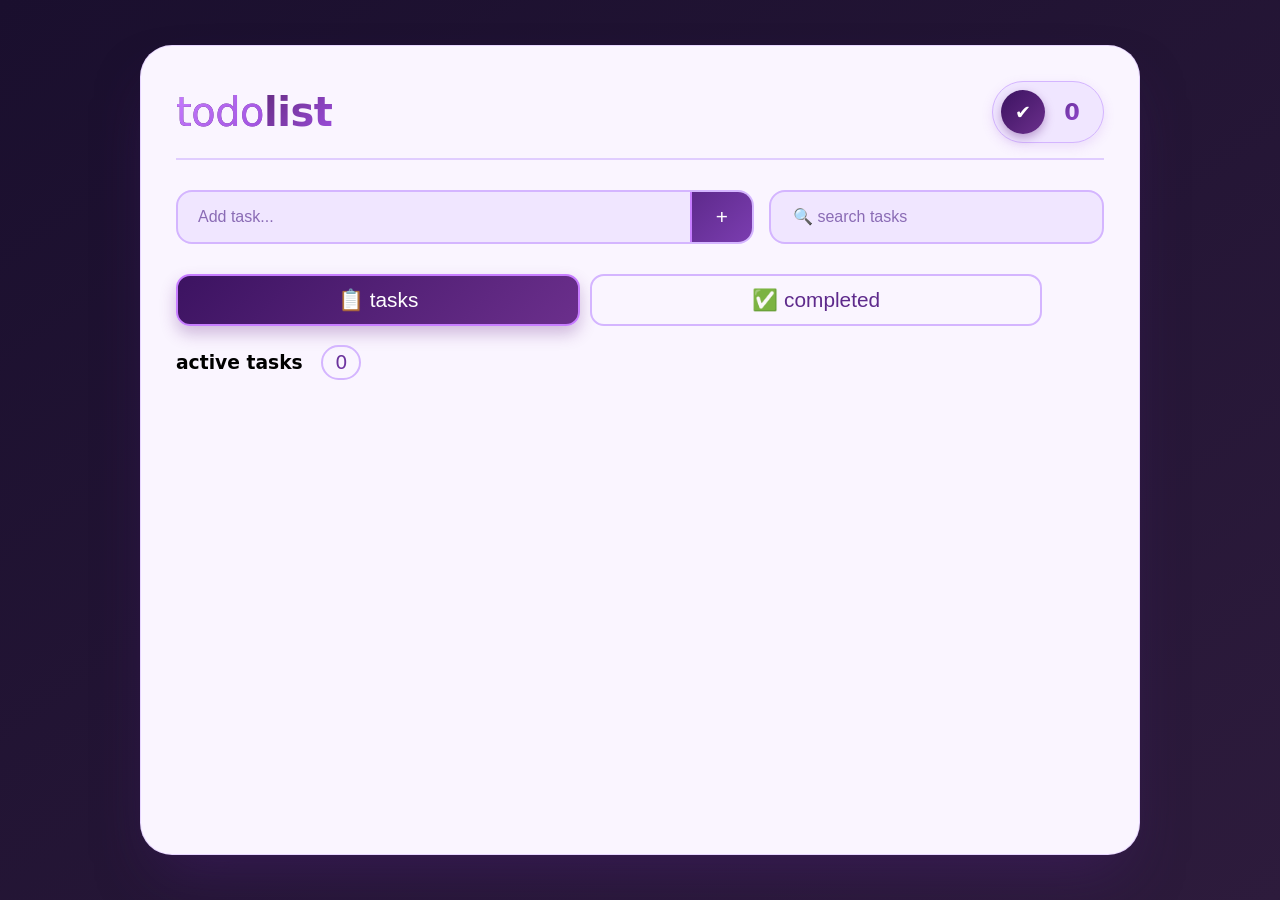
==== home.html @ 5008cabe "fixed" ====
<!DOCTYPE html>
<html lang="en">
<head>
<meta charset="UTF-8">
<title>Todo App</title>
<link rel="stylesheet" href="style.css">
</head>

<body>

<div class="app">

    <!-- HEADER -->
    <div class="header">
        <h1><span>todo</span>list</h1>

        <div class="status">
            <div class="circle">✔</div>
            <span id="count">0</span>
        </div>
    </div>

    <!-- INPUT + SEARCH -->
    <div class="top-bar">
        <div class="input-box">
            <input type="text" id="taskInput" placeholder="Add task...">
            <button onclick="addTask()">+</button>
        </div>

        <input type="text" id="search" placeholder="🔍 search tasks">
    </div>

    <!-- TABS -->
    <div class="tabs">
        <button class="active" onclick="showTab('tasks')">📋 tasks</button>
        <button onclick="showTab('completed')">✅ completed</button>
    </div>

    <!-- TASKS -->
    <div id="tasksTab" class="tab-content">
        <h3>active tasks <span id="taskCount">0</span></h3>
        <br><br>
        <div id="taskList"></div>
    </div>

    <!-- COMPLETED -->
    <div id="completedTab" class="tab-content hidden">
        <h3>completed tasks</h3>
        <br><br>
        <div id="completedList"></div>
        <button class="clear-btn" onclick="clearCompleted()">✖ clear completed</button>
    </div>

</div>

<script src="script.js"></script>
</body>
</html>
---- style.css ----
/* RESET */
* {
    margin: 0;
    padding: 0;
    box-sizing: border-box;
}

/* BODY */
body {
    font-family: 'Inter', 'Segoe UI', system-ui, -apple-system, sans-serif;
    background: linear-gradient(145deg, #1a0f2e 0%, #2d1b3c 100%);
    display: flex;
    justify-content: center;
    align-items: center;
    min-height: 100vh;
    padding: 20px;
}

/* MAIN CARD */
.app {
    background: #faf5ff;
    width: 92%;
    max-width: 1000px;
    padding: 35px;
    min-height: 90vh;
    border-radius: 32px;
    box-shadow: 0 30px 60px -20px rgba(74, 29, 116, 0.5);
    border: 1px solid rgba(156, 89, 255, 0.2);
}

/* HEADER */
.header {
    display: flex;
    justify-content: space-between;
    align-items: center;
    margin-bottom: 30px;
    padding-bottom: 15px;
    border-bottom: 2px solid #e0cdff;
}

.header h1 {
    font-size: 2.5rem;
    font-weight: 700;
    background: linear-gradient(135deg, #2e0f4a, #6b2f8c, #9d4edd);
    -webkit-background-clip: text;
    -webkit-text-fill-color: transparent;
    letter-spacing: -0.5px;
}

.header h1 span {
    font-weight: 300;
    background: linear-gradient(135deg, #c77dff, #9d4edd);
    -webkit-background-clip: text;
    -webkit-text-fill-color: transparent;
}

/* STATUS */
.status {
    display: flex;
    align-items: center;
    gap: 12px;
    background: #f0e6ff;
    padding: 8px 16px 8px 8px;
    border-radius: 100px;
    border: 1px solid #d4b5ff;
    box-shadow: 0 4px 12px rgba(157, 78, 221, 0.15);
}

.circle {
    width: 44px;
    height: 44px;
    background: linear-gradient(135deg, #3c1361, #6b2f8c);
    color: white;
    border-radius: 50%;
    display: flex;
    align-items: center;
    justify-content: center;
    font-size: 1.2rem;
    font-weight: 500;
    box-shadow: 0 4px 10px rgba(108, 47, 140, 0.4);
}

.status span:last-child {
    font-size: 1.4rem;
    font-weight: 600;
    background: linear-gradient(135deg, #5e2a8c, #9d4edd);
    -webkit-background-clip: text;
    -webkit-text-fill-color: transparent;
    min-width: 30px;
    text-align: center;
}

/* INPUT AREA */
.top-bar {
    display: flex;
    gap: 15px;
    margin: 25px 0 30px;
    flex-wrap: wrap;
}

.input-box {
    display: flex;
    flex: 2;
    min-width: 280px;
    background: #f0e6ff;
    border-radius: 16px;
    border: 2px solid #d4b5ff;
    overflow: hidden;
    transition: all 0.3s ease;
}

.input-box:focus-within {
    border-color: #9d4edd;
    box-shadow: 0 0 0 4px rgba(157, 78, 221, 0.2);
}

.input-box input {
    flex: 1;
    padding: 16px 20px;
    font-size: 1rem;
    border: none;
    outline: none;
    background: transparent;
    color: #2e0f4a;
}

.input-box input::placeholder {
    color: #8a6bb5;
}

.input-box button {
    padding: 0 24px;
    border: none;
    background: linear-gradient(135deg, #5e2a8c, #7b3db0);
    color: white;
    cursor: pointer;
    font-size: 1.3rem;
    transition: all 0.3s ease;
    border-left: 2px solid #c77dff;
}

.input-box button:hover {
    background: linear-gradient(135deg, #6b2f8c, #8f4ac9);
    transform: translateY(-2px);
}

/* SEARCH */
#search {
    padding: 16px 22px;
    border-radius: 16px;
    border: 2px solid #d4b5ff;
    outline: none;
    min-width: 240px;
    font-size: 1rem;
    background: #f0e6ff;
    color: #2e0f4a;
    flex: 1;
    transition: all 0.3s ease;
}

#search:focus {
    border-color: #9d4edd;
    box-shadow: 0 0 0 4px rgba(157, 78, 221, 0.2);
    background: #ffffff;
}

#search::placeholder {
    color: #8a6bb5;
}

/* TABS */
.tabs {
    display: flex;
    gap: 10px;
    margin-bottom: 25px;
}

.tabs button {
    padding: 12px 160px;
    font-size: 1.3rem;
    font-weight: 500;
    border-radius: 14px;
    border: 2px solid #d4b5ff;
    cursor: pointer;
    background: #faf5ff;
    color: #5e2a8c;
    transition: all 0.3s ease;
}

.tabs button:hover {
    border-color: #9d4edd;
    color: #7b3db0;
    transform: translateY(-2px);
    box-shadow: 0 6px 12px rgba(157, 78, 221, 0.2);
}

.tabs .active {
    background: linear-gradient(135deg, #3c1361, #6b2f8c);
    color: white;
    border-color: #c77dff;
    box-shadow: 0 8px 16px rgba(108, 47, 140, 0.3);
}

/* TASK LIST CONTAINER */
#taskContainer {
    min-height: 350px;
    max-height: 450px;
    overflow-y: auto;
    padding-right: 8px;
    margin: 20px 0 15px;
}

/* CUSTOM SCROLLBAR */
#taskContainer::-webkit-scrollbar {
    width: 8px;
}

#taskContainer::-webkit-scrollbar-track {
    background: #e0cdff;
    border-radius: 8px;
}

#taskContainer::-webkit-scrollbar-thumb {
    background: linear-gradient(135deg, #5e2a8c, #7b3db0);
    border-radius: 8px;
}

#taskContainer::-webkit-scrollbar-thumb:hover {
    background: linear-gradient(135deg, #6b2f8c, #8f4ac9);
}

/* TASK ITEM */
.task {
    background: #ffffff;
    padding: 20px 40px;
    border-radius: 18px;
    margin-bottom: 12px;
    display: flex;
    justify-content: space-between;
    align-items: center;
    border: 1px solid #d4b5ff;
    box-shadow: 0 4px 12px rgba(94, 42, 140, 0.1);
    transition: all 0.3s ease;
}

.task:hover {
    border-color: #9d4edd;
    box-shadow: 0 12px 24px -12px rgba(157, 78, 221, 0.3);
    transform: translateY(-2px);
    background: linear-gradient(to right, #ffffff, #f8f0ff);
}

/* TASK LEFT SECTION */
.task-left {
    display: flex;
    align-items: center;
    gap: 5px;
    flex: 1;
}

/* CHECKBOX */
.task input[type="checkbox"] {
    width: 20px;
    height: 20px;
    cursor: pointer;
    accent-color: #9d4edd;
}

/* TASK TEXT */
.task span {
    font-size: 1.1rem;
    color: #2e0f4a;
    font-weight: 450;
}

/* COMPLETED TEXT */
.done {
    text-decoration: line-through;
    color: #aa99cc !important;
}

/* BUTTONS CONTAINER */
.actions {
    display: flex;
    gap: 6px;
}

/* ACTION BUTTONS */
.actions button {
    border: none;
    padding: 8px 16px;
    border-radius: 10px;
    cursor: pointer;
    font-size: 0.9rem;
    font-weight: 500;
    transition: all 0.3s ease;
    border: 1px solid transparent;
}

.complete {
    background: #e8d9ff;
    color: #5e2a8c;
    border-color: #d4b5ff;
}

.complete:hover {
    background: #d4b5ff;
    transform: translateY(-2px);
    box-shadow: 0 4px 8px rgba(94, 42, 140, 0.2);
}

.delete {
    background: #ffe5f0;
    color: #d83a7a;
    border-color: #ffb8d2;
}

.delete:hover {
    background: #ffb8d2;
    transform: translateY(-2px);
    box-shadow: 0 4px 8px rgba(216, 58, 122, 0.2);
}

.undo {
    background: #fff0d9;
    color: #b45b0a;
    border-color: #ffe0b3;
}

.undo:hover {
    background: #ffe0b3;
    transform: translateY(-2px);
    box-shadow: 0 4px 8px rgba(180, 91, 10, 0.2);
}

.edit {
    background: #f0e6ff;
    color: #5e2a8c;
    border-color: #d4b5ff;
}

.edit:hover {
    background: #d4b5ff;
    transform: translateY(-2px);
    box-shadow: 0 4px 8px rgba(94, 42, 140, 0.2);
}

/* EDIT INPUT */
.edit-input {
    flex: 1;
    padding: 12px 16px;
    border-radius: 12px;
    border: 2px solid #d4b5ff;
    outline: none;
    font-size: 1rem;
    background: #ffffff;
    color: #2e0f4a;
    transition: all 0.3s ease;
}

.edit-input:focus {
    border-color: #9d4edd;
    box-shadow: 0 0 0 4px rgba(157, 78, 221, 0.15);
}

/* CLEAR BUTTON */
.clear-btn {
    margin-top: 20px;
    padding: 12px 20px;
    font-size: 0.95rem;
    font-weight: 500;
    background: #f0e6ff;
    border: 2px solid #d4b5ff;
    border-radius: 14px;
    color: #5e2a8c;
    cursor: pointer;
    transition: all 0.3s ease;
    display: inline-flex;
    align-items: center;
    gap: 8px;
}

.clear-btn:hover {
    background: #ffffff;
    border-color: #9d4edd;
    color: #7b3db0;
    transform: translateY(-2px);
    box-shadow: 0 6px 12px rgba(157, 78, 221, 0.2);
}

/* HIDDEN */
.hidden {
    display: none !important;
}

/* EMPTY STATE */
.empty-state {
    text-align: center;
    padding: 60px 20px;
    color: #8a6bb5;
    font-size: 1.1rem;
    background: #f0e6ff;
    border-radius: 24px;
    border: 2px dashed #d4b5ff;
    margin: 20px 0;
}

/* TASK COUNTER */
#taskCount {
    font-size: 1.2rem;
    font-weight: 500;
    background: linear-gradient(135deg, #5e2a8c, #7b3db0);
    -webkit-background-clip: text;
    -webkit-text-fill-color: transparent;
    margin-left: 12px;
    padding: 4px 12px;
    background-color: #f0e6ff;
    border-radius: 40px;
    border: 2px solid #d4b5ff;
}

/* RESPONSIVE */
@media (max-width: 768px) {
    .app {
        padding: 20px;
    }

    .header h1 {
        font-size: 2rem;
    }

    .status {
        padding: 5px 12px 5px 5px;
    }

    .circle {
        width: 38px;
        height: 38px;
        font-size: 1rem;
    }

    .status span:last-child {
        font-size: 1.2rem;
    }

    .top-bar {
        flex-direction: column;
    }

    .input-box {
        width: 100%;
    }

    #search {
        width: 100%;
    }

    .tabs {
        flex-wrap: wrap;
    }

    .tabs button {
        flex: 1;
        padding: 10px 16px;
        text-align: center;
        font-size: 1rem;
    }

    .task {
        padding: 14px;
    }

    .actions {
        flex-wrap: wrap;
        justify-content: flex-end;
    }

    .actions button {
        padding: 6px 12px;
        font-size: 0.85rem;
    }
}

/* ADDITIONAL SPACING */
.header-actions {
    display: flex;
    align-items: center;
    gap: 15px;
}

/* TASK METADATA (if needed) */
.task-meta {
    display: flex;
    align-items: center;
    gap: 8px;
}

/* FOCUS STATES */
button:focus-visible, input:focus-visible {
    outline: 2px solid #9d4edd;
    outline-offset: 2px;
}

/* ANIMATION FOR NEW TASKS */
@keyframes fadeIn {
    from {
        opacity: 0;
        transform: translateY(10px);
    }
    to {
        opacity: 1;
        transform: translateY(0);
    }
}

.task {
    animation: fadeIn 0.3s ease-out;
}

/* PURPLE GRADIENT DECORATIONS */
.purple-glow {
    background: radial-gradient(circle at 30% 50%, rgba(157, 78, 221, 0.1), transparent 50%);
}

/* PROGRESS BAR */
.progress-bar {
    background: #f0e6ff;
    height: 8px;
    border-radius: 4px;
    margin: 15px 0;
    overflow: hidden;
}

.progress-fill {
    background: linear-gradient(90deg, #3c1361, #6b2f8c, #9d4edd, #c77dff);
    height: 100%;
    width: 0%;
    transition: width 0.3s ease;
    border-radius: 4px;
}

/* CATEGORY TAGS */
.category-tag {
    display: inline-block;
    padding: 4px 12px;
    border-radius: 20px;
    font-size: 0.8rem;
    background: #f0e6ff;
    color: #5e2a8c;
    border: 1px solid #d4b5ff;
    margin-left: 10px;
}

/* PRIORITY INDICATORS */
.priority-high {
    border-left: 4px solid #9d4edd;
}

.priority-medium {
    border-left: 4px solid #b87aff;
}

.priority-low {
    border-left: 4px solid #d4b5ff;
}

/* PULSE ANIMATION */
@keyframes pulse-purple {
    0%, 100% {
        box-shadow: 0 0 0 0 rgba(157, 78, 221, 0.4);
    }
    50% {
        box-shadow: 0 0 0 8px rgba(157, 78, 221, 0);
    }
}

.pulse-purple {
    animation: pulse-purple 2s infinite;
}

/* LAVENDER BACKGROUND ELEMENTS */
.bg-lavender {
    background: linear-gradient(145deg, #faf5ff, #f0e6ff);
}

/* DARK PURPLE TEXT */
.text-dark-purple {
    color: #2e0f4a;
}

/* VIOLET ACCENTS */
.violet-accent {
    border-bottom: 2px solid #9d4edd;
}

/* SUCCESS TOAST */
.toast-success {
    background: linear-gradient(135deg, #5e2a8c, #7b3db0);
    color: white;
    padding: 12px 24px;
    border-radius: 50px;
    box-shadow: 0 8px 16px rgba(94, 42, 140, 0.3);
    position: fixed;
    bottom: 20px;
    right: 20px;
    animation: slideIn 0.3s ease;
}

@keyframes slideIn {
    from {
        transform: translateX(100%);
        opacity: 0;
    }
    to {
        transform: translateX(0);
        opacity: 1;
    }
}
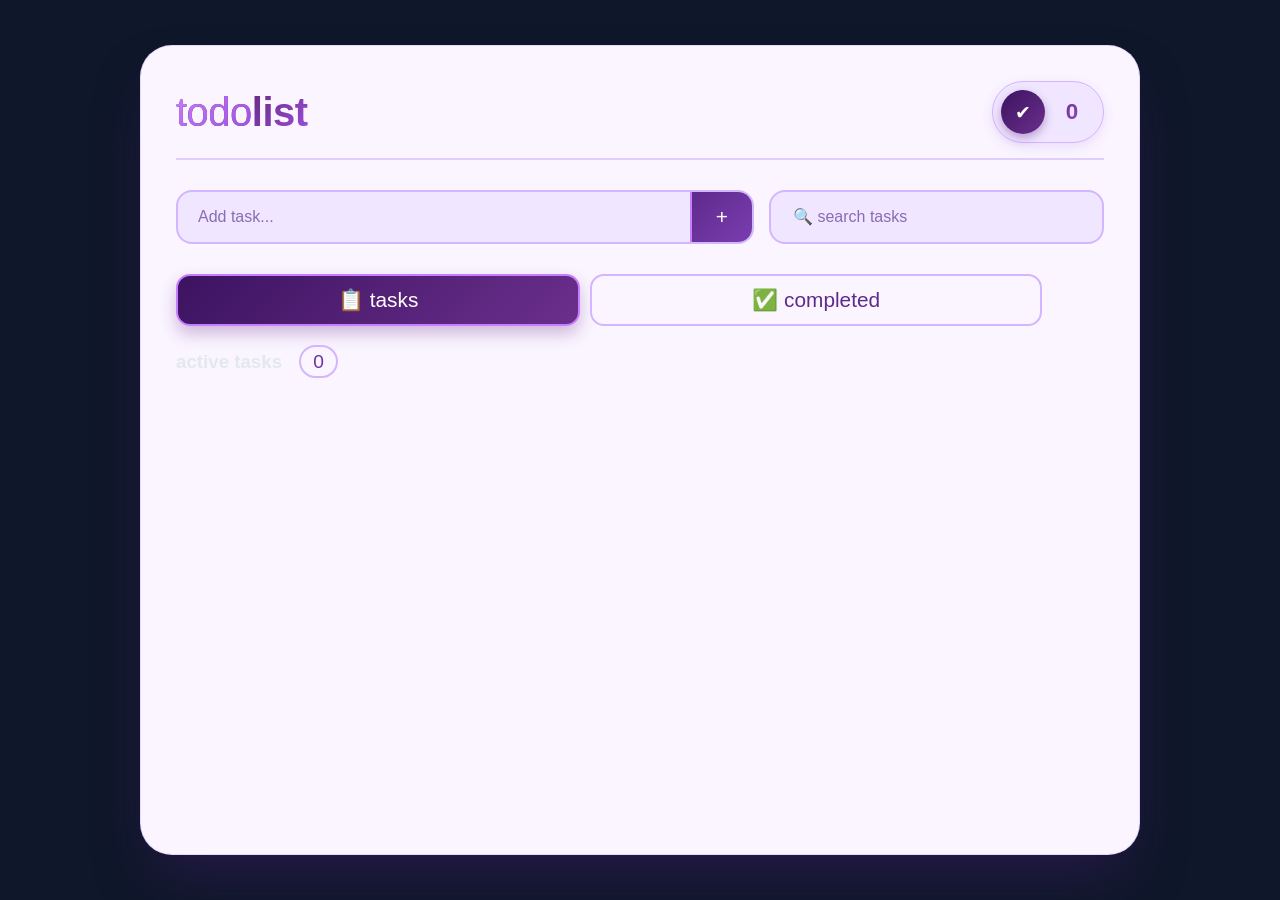
==== commit 9b930dc6: "css fixed" ====
--- a/home.html
+++ b/home.html
@@ -3,7 +3,7 @@
 <head>
 <meta charset="UTF-8">
 <title>Todo App</title>
-<link rel="stylesheet" href="style.css">
+<link rel="stylesheet" href="./main.css">
 </head>
 
 <body>
--- a/main.css
+++ b/main.css
@@ -0,0 +1,757 @@
+/* RESET */
+* {
+    margin: 0;
+    padding: 0;
+    box-sizing: border-box;
+}
+
+/* BODY */
+body {
+    font-family: 'Inter', 'Segoe UI', system-ui, -apple-system, sans-serif;
+    background: linear-gradient(145deg, #1a0f2e 0%, #2d1b3c 100%);
+    display: flex;
+    justify-content: center;
+    align-items: center;
+    min-height: 100vh;
+    padding: 20px;
+}
+
+/* MAIN CARD */
+.app {
+    background: #faf5ff;
+    width: 92%;
+    max-width: 1000px;
+    padding: 35px;
+    min-height: 90vh;
+    border-radius: 32px;
+    box-shadow: 0 30px 60px -20px rgba(74, 29, 116, 0.5);
+    border: 1px solid rgba(156, 89, 255, 0.2);
+}
+
+/* HEADER */
+.header {
+    display: flex;
+    justify-content: space-between;
+    align-items: center;
+    margin-bottom: 30px;
+    padding-bottom: 15px;
+    border-bottom: 2px solid #e0cdff;
+}
+
+.header h1 {
+    font-size: 2.5rem;
+    font-weight: 700;
+    background: linear-gradient(135deg, #2e0f4a, #6b2f8c, #9d4edd);
+    -webkit-background-clip: text;
+    -webkit-text-fill-color: transparent;
+    letter-spacing: -0.5px;
+}
+
+.header h1 span {
+    font-weight: 300;
+    background: linear-gradient(135deg, #c77dff, #9d4edd);
+    -webkit-background-clip: text;
+    -webkit-text-fill-color: transparent;
+}
+
+/* STATUS */
+.status {
+    display: flex;
+    align-items: center;
+    gap: 12px;
+    background: #f0e6ff;
+    padding: 8px 16px 8px 8px;
+    border-radius: 100px;
+    border: 1px solid #d4b5ff;
+    box-shadow: 0 4px 12px rgba(157, 78, 221, 0.15);
+}
+
+.circle {
+    width: 44px;
+    height: 44px;
+    background: linear-gradient(135deg, #3c1361, #6b2f8c);
+    color: white;
+    border-radius: 50%;
+    display: flex;
+    align-items: center;
+    justify-content: center;
+    font-size: 1.2rem;
+    font-weight: 500;
+    box-shadow: 0 4px 10px rgba(108, 47, 140, 0.4);
+}
+
+.status span:last-child {
+    font-size: 1.4rem;
+    font-weight: 600;
+    background: linear-gradient(135deg, #5e2a8c, #9d4edd);
+    -webkit-background-clip: text;
+    -webkit-text-fill-color: transparent;
+    min-width: 30px;
+    text-align: center;
+}
+
+/* INPUT AREA */
+.top-bar {
+    display: flex;
+    gap: 15px;
+    margin: 25px 0 30px;
+    flex-wrap: wrap;
+}
+
+.input-box {
+    display: flex;
+    flex: 2;
+    min-width: 280px;
+    background: #f0e6ff;
+    border-radius: 16px;
+    border: 2px solid #d4b5ff;
+    overflow: hidden;
+    transition: all 0.3s ease;
+}
+
+.input-box:focus-within {
+    border-color: #9d4edd;
+    box-shadow: 0 0 0 4px rgba(157, 78, 221, 0.2);
+}
+
+.input-box input {
+    flex: 1;
+    padding: 16px 20px;
+    font-size: 1rem;
+    border: none;
+    outline: none;
+    background: transparent;
+    color: #2e0f4a;
+}
+
+.input-box input::placeholder {
+    color: #8a6bb5;
+}
+
+.input-box button {
+    padding: 0 24px;
+    border: none;
+    background: linear-gradient(135deg, #5e2a8c, #7b3db0);
+    color: white;
+    cursor: pointer;
+    font-size: 1.3rem;
+    transition: all 0.3s ease;
+    border-left: 2px solid #c77dff;
+}
+
+.input-box button:hover {
+    background: linear-gradient(135deg, #6b2f8c, #8f4ac9);
+    transform: translateY(-2px);
+}
+
+/* SEARCH */
+#search {
+    padding: 16px 22px;
+    border-radius: 16px;
+    border: 2px solid #d4b5ff;
+    outline: none;
+    min-width: 240px;
+    font-size: 1rem;
+    background: #f0e6ff;
+    color: #2e0f4a;
+    flex: 1;
+    transition: all 0.3s ease;
+}
+
+#search:focus {
+    border-color: #9d4edd;
+    box-shadow: 0 0 0 4px rgba(157, 78, 221, 0.2);
+    background: #ffffff;
+}
+
+#search::placeholder {
+    color: #8a6bb5;
+}
+
+/* TABS */
+.tabs {
+    display: flex;
+    gap: 10px;
+    margin-bottom: 25px;
+}
+
+.tabs button {
+    padding: 12px 160px;
+    font-size: 1.3rem;
+    font-weight: 500;
+    border-radius: 14px;
+    border: 2px solid #d4b5ff;
+    cursor: pointer;
+    background: #faf5ff;
+    color: #5e2a8c;
+    transition: all 0.3s ease;
+}
+
+.tabs button:hover {
+    border-color: #9d4edd;
+    color: #7b3db0;
+    transform: translateY(-2px);
+    box-shadow: 0 6px 12px rgba(157, 78, 221, 0.2);
+}
+
+.tabs .active {
+    background: linear-gradient(135deg, #3c1361, #6b2f8c);
+    color: white;
+    border-color: #c77dff;
+    box-shadow: 0 8px 16px rgba(108, 47, 140, 0.3);
+}
+
+/* TASK LIST CONTAINER */
+#taskContainer {
+    min-height: 350px;
+    max-height: 450px;
+    overflow-y: auto;
+    padding-right: 8px;
+    margin: 20px 0 15px;
+}
+
+/* CUSTOM SCROLLBAR */
+#taskContainer::-webkit-scrollbar {
+    width: 8px;
+}
+
+#taskContainer::-webkit-scrollbar-track {
+    background: #e0cdff;
+    border-radius: 8px;
+}
+
+#taskContainer::-webkit-scrollbar-thumb {
+    background: linear-gradient(135deg, #5e2a8c, #7b3db0);
+    border-radius: 8px;
+}
+
+#taskContainer::-webkit-scrollbar-thumb:hover {
+    background: linear-gradient(135deg, #6b2f8c, #8f4ac9);
+}
+
+/* TASK ITEM */
+.task {
+    background: #ffffff;
+    padding: 20px 40px;
+    border-radius: 18px;
+    margin-bottom: 12px;
+    display: flex;
+    justify-content: space-between;
+    align-items: center;
+    border: 1px solid #d4b5ff;
+    box-shadow: 0 4px 12px rgba(94, 42, 140, 0.1);
+    transition: all 0.3s ease;
+}
+
+.task:hover {
+    border-color: #9d4edd;
+    box-shadow: 0 12px 24px -12px rgba(157, 78, 221, 0.3);
+    transform: translateY(-2px);
+    background: linear-gradient(to right, #ffffff, #f8f0ff);
+}
+
+/* TASK LEFT SECTION */
+.task-left {
+    display: flex;
+    align-items: center;
+    gap: 5px;
+    flex: 1;
+}
+
+/* CHECKBOX */
+.task input[type="checkbox"] {
+    width: 20px;
+    height: 20px;
+    cursor: pointer;
+    accent-color: #9d4edd;
+}
+
+/* TASK TEXT */
+.task span {
+    font-size: 1.1rem;
+    color: #2e0f4a;
+    font-weight: 450;
+}
+
+/* COMPLETED TEXT */
+.done {
+    text-decoration: line-through;
+    color: #aa99cc !important;
+}
+
+/* BUTTONS CONTAINER */
+.actions {
+    display: flex;
+    gap: 6px;
+}
+
+/* ACTION BUTTONS */
+.actions button {
+    border: none;
+    padding: 8px 16px;
+    border-radius: 10px;
+    cursor: pointer;
+    font-size: 0.9rem;
+    font-weight: 500;
+    transition: all 0.3s ease;
+    border: 1px solid transparent;
+}
+
+.complete {
+    background: #e8d9ff;
+    color: #5e2a8c;
+    border-color: #d4b5ff;
+}
+
+.complete:hover {
+    background: #d4b5ff;
+    transform: translateY(-2px);
+    box-shadow: 0 4px 8px rgba(94, 42, 140, 0.2);
+}
+
+.delete {
+    background: #ffe5f0;
+    color: #d83a7a;
+    border-color: #ffb8d2;
+}
+
+.delete:hover {
+    background: #ffb8d2;
+    transform: translateY(-2px);
+    box-shadow: 0 4px 8px rgba(216, 58, 122, 0.2);
+}
+
+.undo {
+    background: #fff0d9;
+    color: #b45b0a;
+    border-color: #ffe0b3;
+}
+
+.undo:hover {
+    background: #ffe0b3;
+    transform: translateY(-2px);
+    box-shadow: 0 4px 8px rgba(180, 91, 10, 0.2);
+}
+
+.edit {
+    background: #f0e6ff;
+    color: #5e2a8c;
+    border-color: #d4b5ff;
+}
+
+.edit:hover {
+    background: #d4b5ff;
+    transform: translateY(-2px);
+    box-shadow: 0 4px 8px rgba(94, 42, 140, 0.2);
+}
+
+/* EDIT INPUT */
+.edit-input {
+    flex: 1;
+    padding: 12px 16px;
+    border-radius: 12px;
+    border: 2px solid #d4b5ff;
+    outline: none;
+    font-size: 1rem;
+    background: #ffffff;
+    color: #2e0f4a;
+    transition: all 0.3s ease;
+}
+
+.edit-input:focus {
+    border-color: #9d4edd;
+    box-shadow: 0 0 0 4px rgba(157, 78, 221, 0.15);
+}
+
+/* CLEAR BUTTON */
+.clear-btn {
+    margin-top: 20px;
+    padding: 12px 20px;
+    font-size: 0.95rem;
+    font-weight: 500;
+    background: #f0e6ff;
+    border: 2px solid #d4b5ff;
+    border-radius: 14px;
+    color: #5e2a8c;
+    cursor: pointer;
+    transition: all 0.3s ease;
+    display: inline-flex;
+    align-items: center;
+    gap: 8px;
+}
+
+.clear-btn:hover {
+    background: #ffffff;
+    border-color: #9d4edd;
+    color: #7b3db0;
+    transform: translateY(-2px);
+    box-shadow: 0 6px 12px rgba(157, 78, 221, 0.2);
+}
+
+/* HIDDEN */
+.hidden {
+    display: none !important;
+}
+
+/* EMPTY STATE */
+.empty-state {
+    text-align: center;
+    padding: 60px 20px;
+    color: #8a6bb5;
+    font-size: 1.1rem;
+    background: #f0e6ff;
+    border-radius: 24px;
+    border: 2px dashed #d4b5ff;
+    margin: 20px 0;
+}
+
+/* TASK COUNTER */
+#taskCount {
+    font-size: 1.2rem;
+    font-weight: 500;
+    background: linear-gradient(135deg, #5e2a8c, #7b3db0);
+    -webkit-background-clip: text;
+    -webkit-text-fill-color: transparent;
+    margin-left: 12px;
+    padding: 4px 12px;
+    background-color: #f0e6ff;
+    border-radius: 40px;
+    border: 2px solid #d4b5ff;
+}
+
+/* RESPONSIVE */
+@media (max-width: 768px) {
+    .app {
+        padding: 20px;
+    }
+
+    .header h1 {
+        font-size: 2rem;
+    }
+
+    .status {
+        padding: 5px 12px 5px 5px;
+    }
+
+    .circle {
+        width: 38px;
+        height: 38px;
+        font-size: 1rem;
+    }
+
+    .status span:last-child {
+        font-size: 1.2rem;
+    }
+
+    .top-bar {
+        flex-direction: column;
+    }
+
+    .input-box {
+        width: 100%;
+    }
+
+    #search {
+        width: 100%;
+    }
+
+    .tabs {
+        flex-wrap: wrap;
+    }
+
+    .tabs button {
+        flex: 1;
+        padding: 10px 16px;
+        text-align: center;
+        font-size: 1rem;
+    }
+
+    .task {
+        padding: 14px;
+    }
+
+    .actions {
+        flex-wrap: wrap;
+        justify-content: flex-end;
+    }
+
+    .actions button {
+        padding: 6px 12px;
+        font-size: 0.85rem;
+    }
+}
+
+/* ADDITIONAL SPACING */
+.header-actions {
+    display: flex;
+    align-items: center;
+    gap: 15px;
+}
+
+/* TASK METADATA (if needed) */
+.task-meta {
+    display: flex;
+    align-items: center;
+    gap: 8px;
+}
+
+/* FOCUS STATES */
+button:focus-visible, input:focus-visible {
+    outline: 2px solid #9d4edd;
+    outline-offset: 2px;
+}
+
+/* ANIMATION FOR NEW TASKS */
+@keyframes fadeIn {
+    from {
+        opacity: 0;
+        transform: translateY(10px);
+    }
+    to {
+        opacity: 1;
+        transform: translateY(0);
+    }
+}
+
+.task {
+    animation: fadeIn 0.3s ease-out;
+}
+
+/* PURPLE GRADIENT DECORATIONS */
+.purple-glow {
+    background: radial-gradient(circle at 30% 50%, rgba(157, 78, 221, 0.1), transparent 50%);
+}
+
+/* PROGRESS BAR */
+.progress-bar {
+    background: #f0e6ff;
+    height: 8px;
+    border-radius: 4px;
+    margin: 15px 0;
+    overflow: hidden;
+}
+
+.progress-fill {
+    background: linear-gradient(90deg, #3c1361, #6b2f8c, #9d4edd, #c77dff);
+    height: 100%;
+    width: 0%;
+    transition: width 0.3s ease;
+    border-radius: 4px;
+}
+
+/* CATEGORY TAGS */
+.category-tag {
+    display: inline-block;
+    padding: 4px 12px;
+    border-radius: 20px;
+    font-size: 0.8rem;
+    background: #f0e6ff;
+    color: #5e2a8c;
+    border: 1px solid #d4b5ff;
+    margin-left: 10px;
+}
+
+/* PRIORITY INDICATORS */
+.priority-high {
+    border-left: 4px solid #9d4edd;
+}
+
+.priority-medium {
+    border-left: 4px solid #b87aff;
+}
+
+.priority-low {
+    border-left: 4px solid #d4b5ff;
+}
+
+/* PULSE ANIMATION */
+@keyframes pulse-purple {
+    0%, 100% {
+        box-shadow: 0 0 0 0 rgba(157, 78, 221, 0.4);
+    }
+    50% {
+        box-shadow: 0 0 0 8px rgba(157, 78, 221, 0);
+    }
+}
+
+.pulse-purple {
+    animation: pulse-purple 2s infinite;
+}
+
+/* LAVENDER BACKGROUND ELEMENTS */
+.bg-lavender {
+    background: linear-gradient(145deg, #faf5ff, #f0e6ff);
+}
+
+/* DARK PURPLE TEXT */
+.text-dark-purple {
+    color: #2e0f4a;
+}
+
+/* VIOLET ACCENTS */
+.violet-accent {
+    border-bottom: 2px solid #9d4edd;
+}
+
+/* SUCCESS TOAST */
+.toast-success {
+    background: linear-gradient(135deg, #5e2a8c, #7b3db0);
+    color: white;
+    padding: 12px 24px;
+    border-radius: 50px;
+    box-shadow: 0 8px 16px rgba(94, 42, 140, 0.3);
+    position: fixed;
+    bottom: 20px;
+    right: 20px;
+    animation: slideIn 0.3s ease;
+}
+
+@keyframes slideIn {
+    from {
+        transform: translateX(100%);
+        opacity: 0;
+    }
+    to {
+        transform: translateX(0);
+        opacity: 1;
+    }
+}
+
+
+
+
+/*landing page*/
+
+* {
+    margin: 0;
+    padding: 0;
+    box-sizing: border-box;
+}
+
+body {
+    font-family: 'Inter', sans-serif;
+    background: #0f172a;
+    color: #e2e8f0;
+}
+
+.container {
+    width: 90%;
+    max-width: 2000px;
+    margin: auto;
+}
+
+/* NAVBAR */
+nav {
+    display: flex;
+    justify-content: space-between;
+    align-items: center;
+    padding: 60px 0;
+}
+
+.logo {
+    font-size: 4rem;
+    font-weight: 600;
+    color: #e8d5f5;
+}
+
+nav a {
+    text-decoration: none;
+    color: #efeaf0;
+    margin-left: 20px;
+    transition: 0.3s;
+    font-size:2rem;
+}
+
+nav a:hover {
+    color: #22d3ee;
+}
+
+/* HERO */
+.hero {
+    display: flex;
+    justify-content: space-between;
+    align-items: center;
+    padding: 80px 0;
+}
+
+.hero-text {
+    max-width: 1000px;
+}
+
+.hero-text h1 {
+    font-size: 2.8rem;
+    margin-bottom: 20px;
+}
+
+.hero-text p {
+    color: #7b94b6;
+    margin-bottom: 30px;
+    font-size:1.5rem;
+}
+
+.btn a{
+    padding: 20px 60px;
+    border: 2px solid white;
+    border-radius: 8px;
+    background: #25044b;
+    color: #e5e8f0;
+    font-weight: 1000;
+    cursor: pointer;
+    transition: 0.3s;
+    font-size:1rem;
+    text-decoration:none;
+    margin-bottom:100px;
+}
+
+
+.btn:hover {
+    background: #5f3f94;
+}
+
+.hero-img {
+    background: #1e293b;
+    padding: 40px;
+    border-radius: 16px;
+}
+
+/* FEATURES */
+.features {
+    padding: 100px 0;
+    text-align: center;
+}
+
+.features h2 {
+    margin-bottom: 40px;
+}
+
+.cards {
+    display: grid;
+    grid-template-columns: repeat(auto-fit, minmax(220px, 1fr));
+    gap: 20px;
+}
+
+.card {
+    background: #1e293b;
+    padding: 25px;
+    border-radius: 12px;
+    transition: 0.3s;
+}
+
+.card:hover {
+    transform: translateY(-5px);
+}
+
+.card h3 {
+    margin-bottom: 10px;
+}
+
+.card p {
+    color: #94a3b8;
+}
+
+/* FOOTER */
+footer {
+    text-align: center;
+    padding: 30px 0;
+    color: #64748b;
+}
